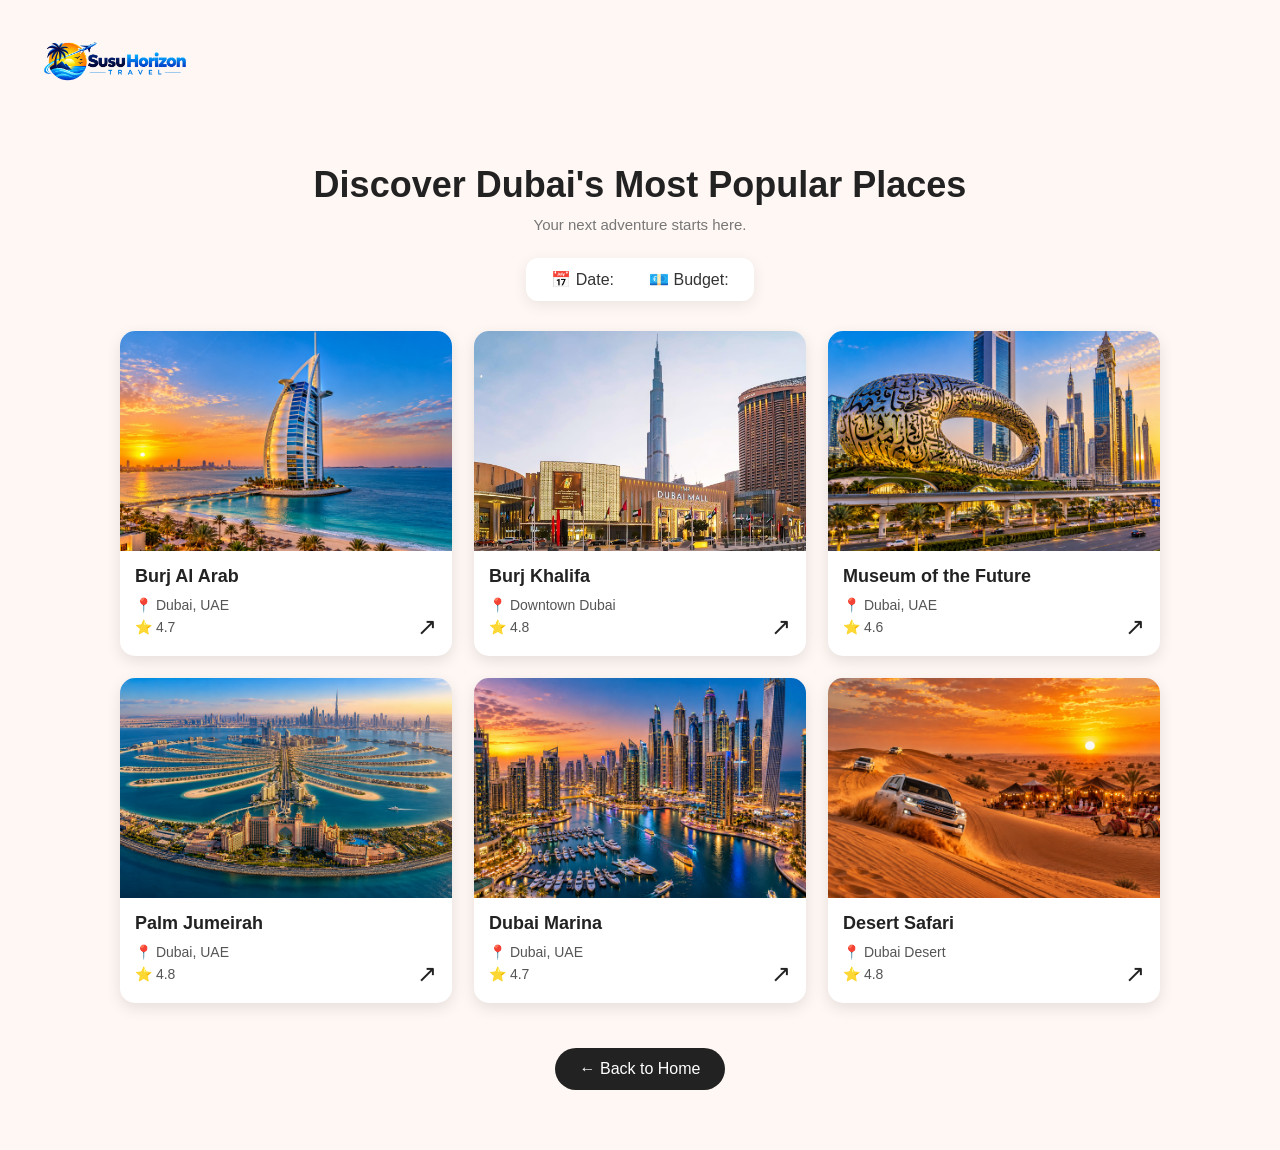
==== dubai.html @ 23a24020 "changes" ====
<!DOCTYPE html>
<html lang="en">

<head>

    <meta charset="UTF-8">

    <meta name="viewport"
          content="width=device-width, initial-scale=1.0">

    <title>Discover Dubai | Susu Horizon</title>

    <link rel="stylesheet" href="styles.css">

</head>


<body class="dubai-page">


    
    <header class="dubai-header">

        <a href="home.html">

            <img
                src="fotos/logo.png"
                alt="Susu Horizon Logo"
            >

        </a>

    </header>



    
    <section class="dubai-destinations">


        
        <h1>Discover Dubai's Most Popular Places</h1>


        <p class="dubai-subtitle">
            Your next adventure starts here.
        </p>



        
        <div class="selected-trip">

            <p>
                📅 Date:
                <span id="selectedDate"></span>
            </p>

            <p>
                💶 Budget:
                <span id="selectedPrice"></span>
            </p>

        </div>



        
        <div class="dubai-grid">


            
            <div class="dubai-card">

                <img
                    src="fotos/dubai/Burj arab.png"
                    alt="Burj Al Arab"
                >

                <div class="dubai-info">

                    <h3>Burj Al Arab</h3>

                    <p>📍 Dubai, UAE</p>

                    <p>⭐ 4.7</p>

                    <span class="arrow">↗</span>

                </div>

            </div>



            
            <div class="dubai-card">

                <img
                    src="fotos/dubai/kalifa.jpg"
                    alt="Burj Khalifa"
                >

                <div class="dubai-info">

                    <h3>Burj Khalifa</h3>

                    <p>📍 Downtown Dubai</p>

                    <p>⭐ 4.8</p>

                    <span class="arrow">↗</span>

                </div>

            </div>



            
            <div class="dubai-card">

                <img
                    src="fotos/dubai/Museum.png"
                    alt="Museum of the Future"
                >

                <div class="dubai-info">

                    <h3>Museum of the Future</h3>

                    <p>📍 Dubai, UAE</p>

                    <p>⭐ 4.6</p>

                    <span class="arrow">↗</span>

                </div>

            </div>



            
            <div class="dubai-card">

                <img
                    src="fotos/dubai/palm.png"
                    alt="Palm Jumeirah"
                >

                <div class="dubai-info">

                    <h3>Palm Jumeirah</h3>

                    <p>📍 Dubai, UAE</p>

                    <p>⭐ 4.8</p>

                    <span class="arrow">↗</span>

                </div>

            </div>



            
            <div class="dubai-card">

                <img
                    src="fotos/dubai/marina.png"
                    alt="Dubai Marina"
                >

                <div class="dubai-info">

                    <h3>Dubai Marina</h3>

                    <p>📍 Dubai, UAE</p>

                    <p>⭐ 4.7</p>

                    <span class="arrow">↗</span>

                </div>

            </div>



            
            <div class="dubai-card">

                <img
                    src="fotos/dubai/safari.png"
                    alt="Desert Safari"
                >

                <div class="dubai-info">

                    <h3>Desert Safari</h3>

                    <p>📍 Dubai Desert</p>

                    <p>⭐ 4.8</p>

                    <span class="arrow">↗</span>

                </div>

            </div>


        </div>



        
        <a href="home.html" class="back-home">
            ← Back to Home
        </a>


    </section>



    
    <script>

        const params =
            new URLSearchParams(window.location.search);


        const date =
            params.get("date");


        const price =
            params.get("price");


        document.getElementById("selectedDate").textContent =
            date;


        document.getElementById("selectedPrice").textContent =
            price;

    </script>


</body>

</html>
---- styles.css ----
* {
    margin: 0;
    padding: 0;
    box-sizing: border-box;
    font-family: Arial, Helvetica, sans-serif;
}

html {
    scroll-behavior: smooth;
}

body {
    margin: 0;
}



.login-page {
    min-height: 100vh;

    display: flex;
    justify-content: center;
    align-items: center;

    background: url("fotos/back.png") no-repeat;
    background-size: cover;
    background-position: center;
}

.login-page .wrapper {
    width: 420px;

    background: transparent;
    color: white;

    border-radius: 10px;

    padding: 30px 40px;
}

.login-page .wrapper h1 {
    font-size: 36px;
    text-align: center;
}

.login-page .input-box {
    position: relative;

    width: 100%;
    height: 50px;

    margin: 30px 0;
}

.login-page .input-box input {
    width: 100%;
    height: 100%;

    background: transparent;

    border: 2px solid white;
    outline: none;

    border-radius: 40px;

    font-size: 16px;
    color: white;

    padding: 20px 45px 20px 20px;
}

.login-page .input-box input::placeholder {
    color: white;
}

.login-page .input-box i {
    position: absolute;

    right: 20px;
    top: 50%;

    transform: translateY(-50%);

    font-size: 20px;
}

.login-page .remember-forgot {
    display: flex;
    justify-content: space-between;
    align-items: center;

    font-size: 14.5px;

    margin: -15px 0 15px;
}

.login-page .remember-forgot label {
    display: flex;
    align-items: center;
}

.login-page .remember-forgot label input {
    accent-color: white;
    margin-right: 5px;
}

.login-page .remember-forgot a {
    color: white;
    text-decoration: none;
}

.login-page .remember-forgot a:hover {
    text-decoration: underline;
}

.login-page .btn {
    width: 100%;
    height: 45px;

    background: white;

    border: none;
    outline: none;

    border-radius: 40px;

    font-size: 16px;
    color: black;

    cursor: pointer;

    font-weight: 600;

    box-shadow: 0 0 10px rgba(255, 255, 255, 0.5);
}

.login-page .btn:hover {
    background: #eeeeee;
}

.login-page .register-link {
    font-size: 14.5px;
    text-align: center;
    margin-top: 20px;
}

.login-page .register-link a {
    color: white;
    text-decoration: none;
    font-weight: 600;
}

.login-page .register-link a:hover {
    text-decoration: underline;
}




.register-page {
    min-height: 100vh;

    display: flex;
    justify-content: center;
    align-items: center;

    background: #e9eef3;

    padding: 30px;
}

.register-page .register-container {
    width: 1000px;
    max-width: 100%;

    height: 650px;

    display: flex;

    background: white;

    border-radius: 20px;

    overflow: hidden;

    box-shadow: 0 15px 45px rgba(0, 0, 0, 0.18);
}

.register-page .image-side {
    width: 50%;
    height: 100%;

    position: relative;

    background:
        linear-gradient(
            rgba(0, 0, 0, 0.15),
            rgba(0, 0, 0, 0.50)
        ),
        url("fotos/pool.png");

    background-size: cover;
    background-position: center;

    color: white;

    padding: 35px;
}

.register-page .register-logo img {
    width: 170px;
    height: auto;
}

.register-page .image-text {
    position: absolute;

    left: 35px;
    right: 35px;
    bottom: 40px;
}

.register-page .image-text h1 {
    font-size: 34px;
    margin-bottom: 15px;
}

.register-page .image-text p {
    font-size: 15px;
    line-height: 1.6;
}

.register-page .form-side {
    width: 50%;
    height: 100%;

    display: flex;
    justify-content: center;
    align-items: center;

    padding: 45px;
}

.register-page .register-form {
    width: 100%;
    max-width: 400px;
}

.register-page .register-form h2 {
    text-align: center;

    font-size: 32px;

    margin-bottom: 8px;
}

.register-page .subtitle {
    text-align: center;

    color: #777;

    margin-bottom: 30px;

    font-size: 14px;
}

.register-page .name-row {
    display: flex;
    gap: 15px;
}

.register-page .name-row .input-group {
    flex: 1;
}

.register-page .input-group {
    margin-bottom: 18px;
}

.register-page .input-group label {
    display: block;

    margin-bottom: 7px;

    font-size: 14px;
    font-weight: bold;
}

.register-page .input-group input {
    width: 100%;
    height: 48px;

    padding: 0 14px;

    border: none;
    outline: none;

    background: #f1f1f1;

    border-radius: 8px;

    font-size: 14px;
}

.register-page .input-group input:focus {
    background: white;

    box-shadow: 0 0 0 2px #4095f5;
}

.register-page .password-box {
    position: relative;
}

.register-page .password-box input {
    padding-right: 50px;
}

.register-page .show-password {
    position: absolute;

    right: 13px;
    top: 50%;

    transform: translateY(-50%);

    border: none;

    background: transparent;

    cursor: pointer;

    font-size: 17px;
}

.register-page .terms {
    display: flex;
    gap: 9px;

    align-items: flex-start;

    margin-bottom: 18px;
}

.register-page .terms input {
    width: 18px;
    height: 18px;

    accent-color: #4095f5;
}

.register-page .terms label {
    font-size: 12px;
    line-height: 1.5;
}

.register-page .signup-button {
    width: 100%;
    height: 48px;

    border: none;

    border-radius: 8px;

    background: #4095f5;

    color: white;

    font-size: 15px;
    font-weight: bold;

    cursor: pointer;

    transition: 0.3s;
}

.register-page .signup-button:hover {
    background: #237ee8;
}

.register-page .signin {
    text-align: center;

    margin-top: 20px;

    color: #888;

    font-size: 13px;
}

.register-page .signin a {
    color: #111;

    font-weight: bold;

    text-decoration: none;
}

.register-page .signin a:hover {
    text-decoration: underline;
}



.forgot-page {
    min-height: 100vh;

    display: flex;
    justify-content: center;
    align-items: center;

    background: url("fotos/back.png") no-repeat;
    background-size: cover;
    background-position: center;
}

.forgot-page .forgot-box {
    width: 420px;

    background: transparent;

    color: white;

    border-radius: 10px;

    padding: 30px 40px;

    text-align: center;
}

.forgot-page .forgot-box h1 {
    font-size: 36px;

    margin-bottom: 15px;

    color: white;
}

.forgot-page .forgot-box p {
    color: white;

    font-size: 14.5px;
    line-height: 1.5;

    margin-bottom: 25px;
}

.forgot-page .forgot-box input {
    width: 100%;
    height: 50px;

    background: transparent;

    border: 2px solid white;
    outline: none;

    border-radius: 40px;

    padding: 20px;

    font-size: 16px;

    color: white;

    margin-bottom: 20px;
}

.forgot-page .forgot-box input::placeholder {
    color: white;
}

.forgot-page .forgot-box button {
    width: 100%;
    height: 45px;

    background: white;

    border: none;
    outline: none;

    border-radius: 40px;

    font-size: 16px;

    color: black;

    cursor: pointer;

    font-weight: 600;

    box-shadow: 0 0 10px rgba(255, 255, 255, 0.5);
}

.forgot-page .forgot-box button:hover {
    background: #eeeeee;
}

.forgot-page .back-login {
    margin-top: 25px;

    color: white;

    font-size: 14.5px;
}

.forgot-page .back-login a {
    color: white;

    text-decoration: none;

    font-weight: 600;
}

.forgot-page .back-login a:hover {
    text-decoration: underline;
}


.hotel-navbar {
    width: 100%;
    height: 90px;

    padding: 0 6%;

    display: flex;
    justify-content: space-between;
    align-items: center;

    background: white;

    position: relative;

    z-index: 20;
}

.hotel-logo {
    display: flex;
    align-items: center;
}

.hotel-logo img {
    width: 135px;
    height: 80px;

    object-fit: contain;
}

.hotel-nav-links {
    display: flex;
    align-items: center;

    gap: 40px;
}

.hotel-nav-links a {
    text-decoration: none;

    color: #222;

    font-size: 15px;
    font-weight: 600;
}

.hotel-nav-links a:hover {
    color: #777;
}

.hotel-nav-links .active {
    border-bottom: 2px solid #222;

    padding-bottom: 6px;
}

.hotel-nav-right {
    display: flex;
    align-items: center;

    gap: 15px;
}

.hotel-nav-right select {
    border: none;
    outline: none;

    background: transparent;

    font-size: 15px;

    cursor: pointer;
}

.hotel-nav-right button {
    border: none;

    background: #1c1c1c;

    color: white;

    padding: 13px 23px;

    border-radius: 25px;

    cursor: pointer;
}

.hotel-nav-right button:hover {
    background: #444;
}



.new-home-page {
    min-height: 100vh;

    background: #f7f7f7;

    color: #1e1e1e;
}


/* HOME HERO */

.home-new-hero {
    height: 520px;

    position: relative;

    background-image:
        url("fotos/tr.png");

    background-size: cover;
    background-position: center;

    display: flex;
    align-items: center;
}

.home-new-overlay {
    position: absolute;

    top: 0;
    left: 0;

    width: 100%;
    height: 100%;

    background:
        rgba(0, 0, 0, 0.40);
}

.home-new-hero-text {
    position: relative;

    z-index: 2;

    margin-left: 7%;

    max-width: 650px;

    color: white;
}

.home-small-title {
    font-size: 13px;

    font-weight: bold;

    letter-spacing: 2px;
}

.home-new-hero-text h1 {
    font-size: 62px;

    line-height: 1.05;

    margin: 10px 0 20px;
}

.home-new-hero-text > p:not(.home-small-title) {
    max-width: 520px;

    font-size: 19px;

    line-height: 1.6;
}

.home-explore-button {
    display: inline-block;

    margin-top: 22px;

    padding: 14px 25px;

    background: white;

    color: #222;

    border-radius: 25px;

    text-decoration: none;

    font-weight: bold;

    transition: 0.3s;
}

.home-explore-button:hover {
    background: #eeeeee;

    transform: translateY(-3px);
}




.hotel-search-box {
    width: 86%;

    margin: -45px auto 30px;

    padding: 22px;

    position: relative;

    z-index: 5;

    background: white;

    border-radius: 20px;

    display: flex;
    align-items: flex-end;

    gap: 15px;

    box-shadow:
        0 10px 30px
        rgba(0, 0, 0, 0.12);
}

.hotel-search-item {
    flex: 1;
}

.hotel-search-item label {
    display: block;

    font-size: 13px;
    font-weight: bold;

    margin-bottom: 8px;
}

.hotel-search-item select,
.hotel-search-item input {
    width: 100%;
    height: 45px;

    padding: 0 12px;

    border: 1px solid #ddd;
    outline: none;

    border-radius: 10px;

    background: white;

    color: #555;
}

.hotel-search-item select:focus,
.hotel-search-item input:focus {
    border-color: #777;
}

.hotel-search-button {
    height: 47px;

    padding: 0 25px;

    border: none;

    border-radius: 12px;

    background: #1c1c1c;

    color: white;

    font-weight: bold;

    cursor: pointer;

    white-space: nowrap;
}

.hotel-search-button:hover {
    background: #444;
}

.home-search {
    margin-top: -45px;
}


/* ========================================
   HOME POPULAR DESTINATIONS
======================================== */

.home-popular-destinations {
    width: 86%;

    margin: auto;

    padding: 60px 0 90px;
}

.home-section-title {
    margin-bottom: 30px;
}

.home-section-title h2 {
    font-size: 36px;

    margin: 5px 0 10px;
}

.home-section-title > div > p:last-child {
    color: #777;
}

.home-destination-grid {
    display: grid;

    grid-template-columns:
        repeat(4, 1fr);

    gap: 20px;
}

.home-destination-card {
    height: 420px;

    position: relative;

    border-radius: 18px;

    overflow: hidden;

    text-decoration: none;

    color: white;

    box-shadow:
        0 8px 25px
        rgba(0, 0, 0, 0.12);
}

.home-destination-card img {
    width: 100%;
    height: 100%;

    object-fit: cover;

    transition: 0.4s;
}

.home-destination-card:hover img {
    transform: scale(1.07);
}

.home-destination-overlay {
    position: absolute;

    top: 0;
    left: 0;

    width: 100%;
    height: 100%;

    background:
        linear-gradient(
            transparent 35%,
            rgba(0, 0, 0, 0.85)
        );
}

.home-destination-info {
    position: absolute;

    left: 25px;
    right: 25px;
    bottom: 25px;

    z-index: 2;
}

.home-destination-info p {
    margin: 0;

    font-size: 13px;
}

.home-destination-info h3 {
    margin: 5px 0 12px;

    font-size: 29px;
}

.home-destination-info span {
    font-size: 14px;

    font-weight: bold;
}




.home-new-journey {
    width: 86%;

    margin: 0 auto 90px;

    display: grid;

    grid-template-columns:
        1fr 1fr;

    align-items: center;

    gap: 70px;
}

.home-new-journey-image img {
    width: 100%;
    height: 480px;

    object-fit: cover;

    border-radius: 20px;
}

.home-new-journey-text {
    padding: 20px;
}

.home-new-journey-text h2 {
    font-size: 48px;

    line-height: 1.1;

    margin: 10px 0 25px;
}

.home-new-journey-text > p:not(.home-small-title) {
    color: #666;

    line-height: 1.7;

    font-size: 16px;

    margin-bottom: 15px;
}

.home-new-journey-text a {
    display: inline-block;

    margin-top: 15px;

    padding: 13px 24px;

    background: #1c1c1c;

    color: white;

    border-radius: 25px;

    text-decoration: none;
}

.home-new-journey-text a:hover {
    background: #444;
}



.hotels-page {
    min-height: 100vh;

    background: #f7f7f7;

    color: #1e1e1e;
}



.hotel-hero {
    height: 370px;

    position: relative;

    background-image:
        url("fotos/pool.png");

    background-size: cover;
    background-position: center;

    display: flex;
    align-items: center;
}

.hotel-hero-overlay {
    position: absolute;

    top: 0;
    left: 0;

    width: 100%;
    height: 100%;

    background:
        rgba(0, 0, 0, 0.35);
}

.hotel-hero-text {
    position: relative;

    z-index: 2;

    color: white;

    margin-left: 7%;
}

.hotel-hero-text h1 {
    font-size: 52px;

    margin: 0 0 10px;
}

.hotel-hero-text p {
    font-size: 20px;
}



.hotel-destinations {
    width: 86%;

    margin: 25px auto 50px;

    display: flex;

    gap: 12px;

    flex-wrap: wrap;
}

.destination-filter {
    border: 1px solid #ddd;

    background: white;

    padding: 12px 25px;

    border-radius: 30px;

    cursor: pointer;

    transition: 0.3s;
}

.destination-filter:hover,
.active-filter {
    background: #1c1c1c;

    color: white;
}




.popular-hotels {
    width: 86%;

    margin: auto;

    padding-bottom: 60px;
}

.hotel-title {
    display: flex;

    justify-content: space-between;

    align-items: flex-end;

    margin-bottom: 25px;
}

.hotel-title h2 {
    font-size: 32px;

    margin-bottom: 5px;
}

.hotel-title p {
    color: #777;
}

.hotel-grid {
    display: grid;

    grid-template-columns:
        repeat(3, 1fr);

    gap: 25px;
}




.hotel-card {
    background: white;

    border-radius: 18px;

    overflow: hidden;

    box-shadow:
        0 5px 20px
        rgba(0, 0, 0, 0.08);

    transition: 0.3s;
}

.hotel-card:hover {
    transform: translateY(-7px);

    box-shadow:
        0 12px 30px
        rgba(0, 0, 0, 0.14);
}

.hotel-image {
    height: 220px;

    position: relative;

    overflow: hidden;
}

.hotel-image img {
    width: 100%;
    height: 100%;

    object-fit: cover;

    transition: 0.4s;
}

.hotel-card:hover .hotel-image img {
    transform: scale(1.05);
}

.hotel-country {
    position: absolute;

    top: 15px;
    left: 15px;

    background:
        rgba(0, 0, 0, 0.70);

    color: white;

    padding: 7px 13px;

    border-radius: 20px;

    font-size: 12px;
}

.hotel-info {
    padding: 18px;
}

.hotel-info h3 {
    margin: 0 0 10px;

    font-size: 20px;
}

.hotel-location {
    color: #666;

    margin: 8px 0;
}

.hotel-rating {
    margin: 8px 0 18px;
}

.hotel-bottom {
    display: flex;

    justify-content: space-between;

    align-items: center;

    gap: 10px;
}

.hotel-bottom strong {
    font-size: 21px;
}

.hotel-bottom span {
    font-size: 13px;

    color: #777;
}

.hotel-bottom button {
    border: none;

    background: #1c1c1c;

    color: white;

    padding: 10px 16px;

    border-radius: 20px;

    cursor: pointer;
}

.hotel-bottom button:hover {
    background: #444;
}




.hotel-offer {
    min-height: 270px;

    background-image:
        linear-gradient(
            rgba(0, 0, 0, 0.50),
            rgba(0, 0, 0, 0.50)
        ),
        url("fotos/maldives/banana.jpg");

    background-size: cover;
    background-position: center;

    color: white;

    display: flex;
    align-items: center;

    padding: 40px 7%;
}

.hotel-offer h2 {
    font-size: 38px;

    margin: 5px 0;
}

.offer-small {
    font-size: 13px;

    font-weight: bold;
}

.hotel-offer button {
    margin-top: 15px;

    padding: 12px 24px;

    border: none;

    border-radius: 25px;

    background: white;

    color: #222;

    font-weight: bold;

    cursor: pointer;
}

.hotel-offer button:hover {
    background: #eeeeee;
}



.hotel-benefits {
    padding: 50px 7%;

    display: grid;

    grid-template-columns:
        repeat(3, 1fr);

    gap: 25px;

    background: #181818;

    color: white;
}

.hotel-benefits div {
    text-align: center;

    padding: 25px;

    border: 1px solid #444;

    border-radius: 15px;
}

.hotel-benefits span {
    font-size: 30px;
}

.hotel-benefits h3 {
    margin: 10px 0 5px;
}

.hotel-benefits p {
    color: #bbb;
}




.dubai-page {
    min-height: 100vh;

    background: #fff7f4;

    padding: 0;

    overflow-x: hidden;
}

.dubai-header {
    width: 100%;

    padding: 15px 40px;

    background: #fff7f4;
}

.dubai-header a {
    display: inline-block;
}

.dubai-header img {
    width: 150px;
    height: 90px;

    object-fit: contain;

    display: block;
}

.dubai-destinations {
    max-width: 1100px;

    margin: auto;

    padding: 40px 30px 60px;

    text-align: center;
}

.dubai-destinations h1 {
    font-size: 36px;

    color: #222;

    margin-bottom: 10px;
}

.dubai-subtitle {
    color: #777;

    font-size: 15px;

    margin-bottom: 50px;
}


/* SELECTED TRIP */

.selected-trip {
    display: flex;

    justify-content: center;
    align-items: center;

    gap: 35px;

    margin: -25px auto 30px;

    padding: 12px 25px;

    width: fit-content;

    background: white;

    border-radius: 12px;

    box-shadow:
        0 4px 15px
        rgba(0, 0, 0, 0.08);
}

.selected-trip p {
    margin: 0;

    font-size: 16px;

    color: #333;
}

.selected-trip span {
    font-weight: bold;
}


/* DESTINATION GRID */

.dubai-grid {
    display: grid;

    grid-template-columns:
        repeat(3, 1fr);

    gap: 22px;
}

.dubai-card {
    background: white;

    border-radius: 15px;

    overflow: hidden;

    text-align: left;

    transition: 0.3s;

    box-shadow:
        0 5px 15px
        rgba(0, 0, 0, 0.10);
}

.dubai-card:hover {
    transform: translateY(-5px);

    box-shadow:
        0 10px 25px
        rgba(0, 0, 0, 0.15);
}

.dubai-card img {
    width: 100%;
    height: 220px;

    object-fit: cover;

    display: block;
}

.dubai-info {
    position: relative;

    padding: 15px;
}

.dubai-info h3 {
    font-size: 18px;

    color: #222;

    margin-bottom: 10px;
}

.dubai-info p {
    font-size: 14px;

    color: #555;

    margin: 6px 0;
}

.dubai-info .arrow {
    position: absolute;

    right: 15px;
    bottom: 15px;

    font-size: 24px;

    color: #222;
}



.back-home {
    display: inline-block;

    margin-top: 45px;

    padding: 12px 25px;

    background: #222;

    color: white;

    text-decoration: none;

    border-radius: 25px;

    transition: 0.3s;
}

.back-home:hover {
    background: #444;
}



@media (max-width: 1000px) {

    .home-new-hero-text h1 {
        font-size: 50px;
    }

    .home-destination-grid {
        grid-template-columns:
            repeat(2, 1fr);
    }

    .home-new-journey {
        grid-template-columns: 1fr;

        gap: 35px;
    }

    .home-new-journey-image img {
        height: 400px;
    }
}


@media (max-width: 900px) {

    .hotel-nav-links {
        display: none;
    }

    .hotel-search-box {
        flex-direction: column;

        align-items: stretch;

        margin-top: -30px;
    }

    .hotel-search-button {
        width: 100%;
    }

    .hotel-grid {
        grid-template-columns:
            repeat(2, 1fr);
    }
}


@media (max-width: 850px) {

    .dubai-grid {
        grid-template-columns:
            repeat(2, 1fr);
    }
}




@media (max-width: 750px) {

    .register-page {
        padding: 15px;
    }

    .register-page .register-container {
        height: auto;

        flex-direction: column;
    }

    .register-page .image-side {
        width: 100%;
        height: 300px;
    }

    .register-page .form-side {
        width: 100%;
        height: auto;

        padding: 40px 25px;
    }

    .register-page .name-row {
        flex-direction: column;

        gap: 0;
    }

    .login-page .wrapper {
        width: 90%;

        padding: 30px 25px;
    }

    .forgot-page .forgot-box {
        width: 90%;

        padding: 30px 25px;
    }
}


@media (max-width: 600px) {

    /* NAVBAR */

    .hotel-navbar {
        height: 75px;

        padding: 0 20px;
    }

    .hotel-logo img {
        width: 100px;
        height: 65px;
    }

    .hotel-nav-right select {
        display: none;
    }

    .hotel-nav-right button {
        padding: 10px 15px;

        font-size: 12px;
    }


    

    .home-new-hero {
        height: 450px;
    }

    .home-new-hero-text {
        margin: 0 25px;
    }

    .home-new-hero-text h1 {
        font-size: 40px;
    }

    .home-new-hero-text > p:not(.home-small-title) {
        font-size: 16px;
    }


    

    .home-popular-destinations {
        width: 90%;

        padding-top: 40px;
    }

    .home-section-title h2 {
        font-size: 30px;
    }

    .home-destination-grid {
        grid-template-columns: 1fr;
    }

    .home-destination-card {
        height: 350px;
    }



    .home-new-journey {
        width: 90%;
    }

    .home-new-journey-image img {
        height: 330px;
    }

    .home-new-journey-text {
        padding: 5px;
    }

    .home-new-journey-text h2 {
        font-size: 37px;
    }


    

    .hotel-hero {
        height: 330px;
    }

    .hotel-hero-text {
        margin-left: 25px;
        margin-right: 25px;
    }

    .hotel-hero-text h1 {
        font-size: 35px;
    }

    .hotel-hero-text p {
        font-size: 16px;
    }

    .hotel-search-box {
        width: 90%;
    }

    .hotel-destinations {
        width: 90%;
    }

    .popular-hotels {
        width: 90%;
    }

    .hotel-grid {
        grid-template-columns: 1fr;
    }

    .hotel-benefits {
        grid-template-columns: 1fr;
    }


    

    .dubai-header {
        padding: 15px 20px;
    }

    .dubai-header img {
        width: 100px;
        height: 60px;
    }

    .dubai-destinations {
        padding: 30px 20px 50px;
    }

    .dubai-destinations h1 {
        font-size: 28px;
    }

    .selected-trip {
        flex-direction: column;

        gap: 8px;
    }

    .dubai-grid {
        grid-template-columns: 1fr;
    }
}







/* =====================================
   SUSU HORIZON - HOTEL BOOKING
===================================== */

.booking-page {
    margin: 0;
    background: #f7f6f3;
    font-family: Arial, sans-serif;
    color: #172b3d;
}

.booking-page * {
    box-sizing: border-box;
}

.booking-nav {
    display: flex;
    justify-content: space-between;
    align-items: center;
    padding: 22px 7%;
    background: white;
}

.booking-nav a {
    text-decoration: none;
    color: #172b3d;
    font-weight: bold;
}

.booking-nav h2 {
    margin: 0;
    font-size: 24px;
}

.booking-nav h2 span {
    color: #c9a15d;
}

/* DELUXE HOTEL BACKGROUND */

.booking-hero {
    min-height: 500px;
    display: flex;
    align-items: center;
    padding: 70px 8%;

    background:
        linear-gradient(
            90deg,
            rgba(10, 24, 39, 0.85),
            rgba(10, 24, 39, 0.25)
        ),
        url("fotos/hotels/2.jpg");

    background-size: cover;
    background-position: center;
    background-repeat: no-repeat;
}

.booking-hero-content {
    max-width: 700px;
    color: white;
}

.booking-label {
    color: #c9a15d;
    font-size: 13px;
    font-weight: bold;
    letter-spacing: 2px;
}

.booking-hero h1 {
    color: white;
    font-size: clamp(40px, 5vw, 65px);
    margin: 18px 0;
}

.booking-hero-content > p:not(.booking-label) {
    color: #e7e7e7;
    font-size: 19px;
}

.booking-stars {
    color: #e7b74c;
    font-size: 21px;
    margin-top: 20px;
}

.booking-stars span {
    color: white;
    font-size: 15px;
}

.booking-explore {
    display: inline-block;
    background: #c9a15d;
    color: #172536;
    padding: 15px 25px;
    border-radius: 8px;
    text-decoration: none;
    font-weight: bold;
    margin-top: 30px;
}

.booking-explore:hover {
    background: white;
}

/* MAIN CONTENT */

.booking-container {
    max-width: 1280px;
    margin: auto;
    padding: 70px 25px;
}

.booking-section-heading {
    grid-column: 1 / -1;
    text-align: center;
    margin-bottom: 20px;
}

.booking-section-heading h2 {
    font-size: 36px;
    margin: 12px 0;
}

.booking-section-heading > p:last-child {
    color: #777;
}

/* ROOM CARDS */

.room-options {
    display: grid;
    grid-template-columns: repeat(3, minmax(0, 1fr));
    gap: 25px;
}

.booking-room {
    background: white;
    border: 2px solid transparent;
    border-radius: 18px;
    overflow: hidden;
    box-shadow: 0 8px 30px rgba(0,0,0,0.07);
    transition: 0.3s;
}

.booking-room:hover {
    transform: translateY(-6px);
    box-shadow: 0 15px 40px rgba(0,0,0,0.12);
}

.booking-room.selected {
    border-color: #c9a15d;
}

.room-image {
    position: relative;
    overflow: hidden;
}

.room-image img {
    display: block;
    width: 100%;
    height: 260px;
    object-fit: cover;
    transition: 0.4s;
}

.booking-room:hover img {
    transform: scale(1.05);
}

.room-badge {
    position: absolute;
    top: 16px;
    left: 16px;
    padding: 9px 13px;
    background: white;
    color: #172b3d;
    border-radius: 7px;
    font-size: 11px;
    font-weight: bold;
}

.gold-badge {
    background: #c9a15d;
    color: white;
}

.room-content {
    padding: 25px;
}

.room-rating {
    color: #d6a236;
    font-size: 15px;
}

.room-content h3 {
    font-size: 25px;
    margin: 12px 0;
}

.room-content > p:not(.room-rating) {
    color: #777;
    line-height: 1.6;
    min-height: 50px;
}

.room-features {
    display: flex;
    flex-wrap: wrap;
    gap: 10px;
    margin: 20px 0;
}

.room-features span {
    background: #f5f5f5;
    border-radius: 6px;
    padding: 8px 10px;
    font-size: 12px;
}

.room-bottom {
    display: flex;
    align-items: center;
    justify-content: space-between;
    gap: 12px;
    padding-top: 20px;
    border-top: 1px solid #eee;
}

.room-bottom strong {
    font-size: 27px;
    color: #142d42;
}

.room-bottom small {
    color: #777;
}

.choose-room {
    background: #142d42;
    color: white;
    border: none;
    border-radius: 9px;
    padding: 13px 18px;
    cursor: pointer;
    font-weight: bold;
}

.choose-room:hover {
    background: #c9a15d;
}

.booking-room.selected .choose-room {
    background: #c9a15d;
    color: #142d42;
}

/* BOOKING SECTION */

.booking-section {
    margin-top: 90px;
}

.booking-layout {
    display: grid;
    grid-template-columns: 1fr 1fr;
    align-items: start;
    gap: 30px;
    margin-top: 35px;
}

.booking-preview {
    background: white;
    border-radius: 18px;
    overflow: hidden;
    box-shadow: 0 8px 30px rgba(0,0,0,0.07);
}

.booking-preview img {
    display: block;
    width: 100%;
    height: 360px;
    object-fit: cover;
}

.booking-preview-info {
    padding: 25px;
}

.booking-preview-info h3 {
    font-size: 26px;
    margin: 0 0 10px;
}

.booking-preview-info p {
    color: #777;
}

/* BOOKING FORM */

.booking-panel {
    background: white;
    border-radius: 18px;
    padding: 32px;
    box-shadow: 0 8px 30px rgba(0,0,0,0.07);
}

.booking-panel h2 {
    font-size: 28px;
    margin: 0 0 20px;
}

.booking-fields {
    display: grid;
    grid-template-columns: 1fr 1fr;
    gap: 15px;
}

.booking-panel label {
    display: block;
    margin: 18px 0 9px;
    font-weight: bold;
}

.booking-panel input,
.booking-panel select {
    width: 100%;
    padding: 14px;
    border: 1px solid #ddd;
    border-radius: 9px;
    background: white;
    color: #172b3d;
    font: inherit;
}

.booking-panel input:focus,
.booking-panel select:focus {
    outline: 2px solid #c9a15d;
    border-color: #c9a15d;
}

/* BOOKING SUMMARY */

.booking-summary {
    background: #f7f6f3;
    border-radius: 13px;
    padding: 22px;
    margin-top: 25px;
}

.booking-summary h3 {
    margin: 0 0 20px;
}

.summary-row {
    display: flex;
    justify-content: space-between;
    gap: 15px;
    margin: 15px 0;
}

.summary-row span {
    color: #777;
}

.booking-summary hr {
    border: 0;
    border-top: 1px solid #ddd;
    margin: 20px 0;
}

.total-row {
    font-size: 21px;
}

#total {
    color: #142d42;
    font-size: 25px;
}

/* CONFIRM BUTTON */

#bookNow {
    width: 100%;
    background: #142d42;
    color: white;
    border: none;
    border-radius: 10px;
    padding: 17px;
    margin-top: 20px;
    cursor: pointer;
    font-size: 16px;
    font-weight: bold;
}

#bookNow:hover {
    background: #c9a15d;
}

#message {
    color: #16835c;
    font-weight: bold;
    line-height: 1.5;
}

.booking-panel small {
    color: #777;
}

/* FOOTER */

.booking-footer {
    background: #142d42;
    color: white;
    text-align: center;
    padding: 35px;
}

.booking-footer h3 {
    margin-top: 0;
}

/* RESPONSIVE DESIGN */

@media (max-width: 1000px) {
    .room-options {
        grid-template-columns: repeat(2, 1fr);
    }
}

@media (max-width: 750px) {
    .room-options,
    .booking-layout,
    .booking-fields {
        grid-template-columns: 1fr;
    }

    .booking-hero {
        min-height: 380px;
        padding: 60px 25px;
    }

    .booking-section-heading h2 {
        font-size: 28px;
    }

    .booking-container {
        padding: 45px 15px;
    }
}

@media (max-width: 450px) {
    .booking-nav {
        gap: 15px;
        padding: 18px;
    }

    .booking-nav h2 {
        font-size: 17px;
    }

    .room-bottom {
        flex-wrap: wrap;
    }

    .booking-panel {
        padding: 22px;
    }
}
  


/*view hotel*/
.hotels-page .view-hotel {
    display: inline-block;
    background: #1c1c1c;
    color: white;
    padding: 14px 25px;
    border-radius: 30px;
    text-decoration: none;
    font-weight: 500;
    cursor: pointer;
    transition: background 0.3s ease;
}

.hotels-page .view-hotel:hover {
    background: #c9a15d;
    color: white;
}
/* VIEW HOTEL BUTTON */

.hotels-page .hotel-bottom .view-hotel {
    display: inline-flex;
    align-items: center;
    justify-content: center;
    background: #1c1c1c;
    color: white;
    padding: 10px 16px;
    border: none;
    border-radius: 20px;
    font-family: Arial, Helvetica, sans-serif;
    font-size: 13.3333px;
    font-weight: normal;
    text-decoration: none;
    cursor: pointer;
}

.hotels-page .hotel-bottom .view-hotel:hover {
    background: #444;
    color: white;
}
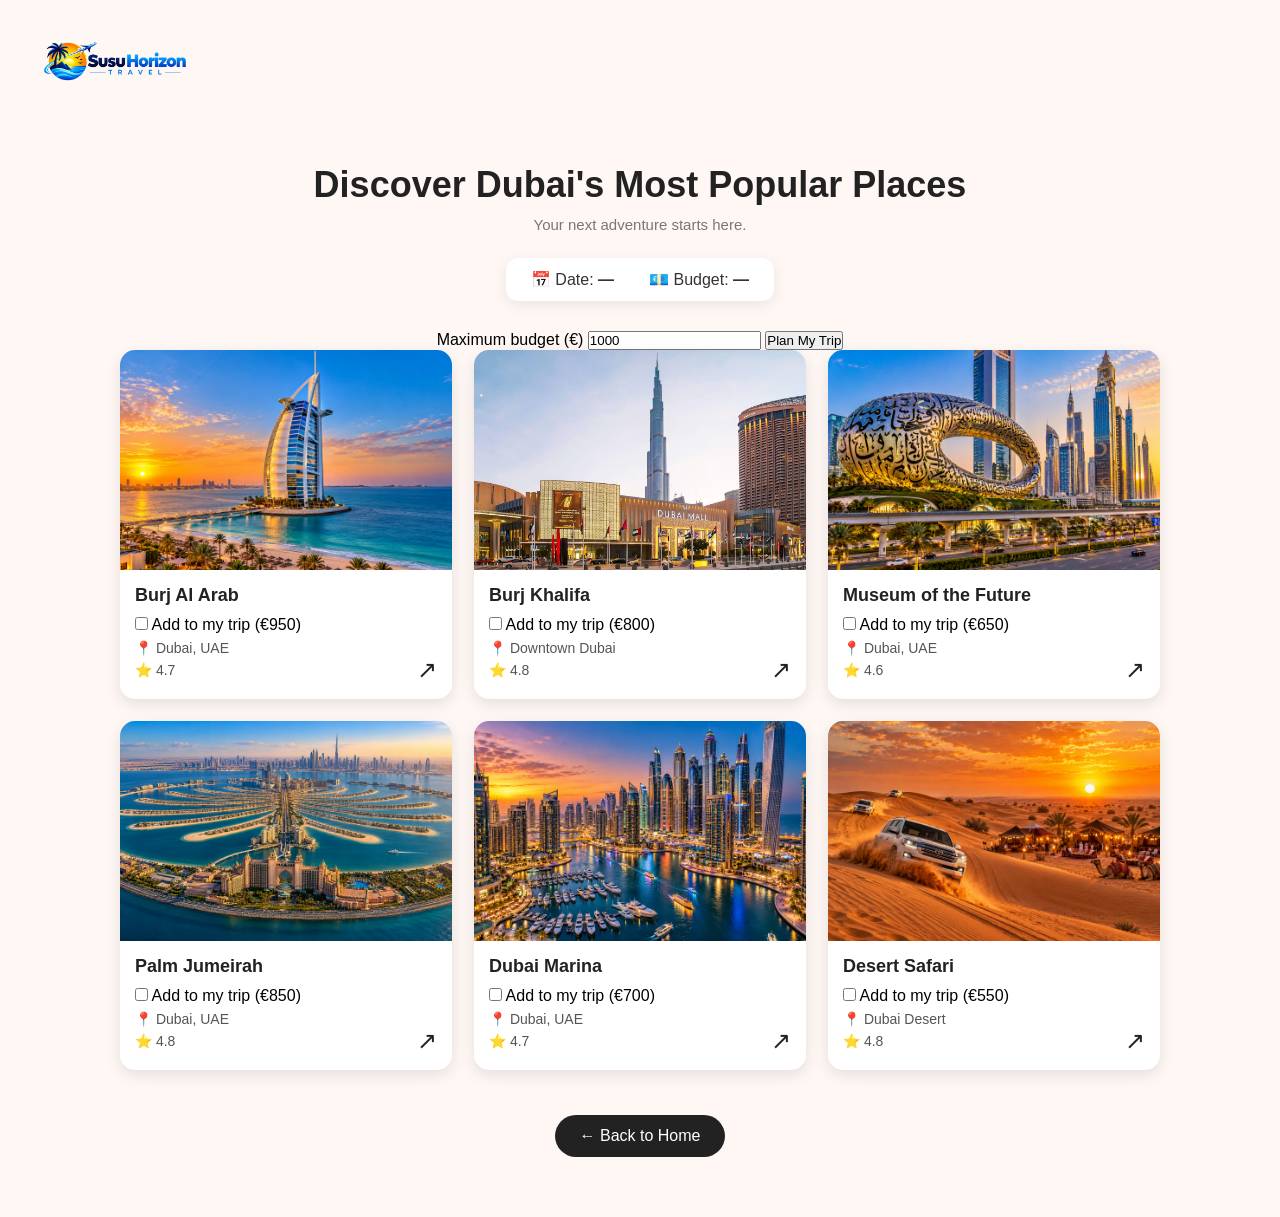
==== commit 61bbe9c2: "checkbox gedaan" ====
--- a/dubai.html
+++ b/dubai.html
@@ -63,7 +63,12 @@
 
         </div>
 
-
+        <label for="trip-budget">Maximum budget (€)</label>
+        <input id="trip-budget" type="number" min="0" step="1" value="1000" required>
+
+        <button id="plan-trip" type="button">Plan My Trip</button>
+
+        <p id="trip-result" aria-live="polite"></p>
 
         
         <div class="dubai-grid">
@@ -80,6 +85,10 @@
                 <div class="dubai-info">
 
                     <h3>Burj Al Arab</h3>
+                    <label>
+    <input type="checkbox" class="trip-place" value="950">
+    Add to my trip (€950)
+</label>
 
                     <p>📍 Dubai, UAE</p>
 
@@ -104,6 +113,10 @@
                 <div class="dubai-info">
 
                     <h3>Burj Khalifa</h3>
+                    <label>
+    <input type="checkbox" class="trip-place" value="800">
+    Add to my trip (€800)
+</label>
 
                     <p>📍 Downtown Dubai</p>
 
@@ -128,6 +141,10 @@
                 <div class="dubai-info">
 
                     <h3>Museum of the Future</h3>
+                    <label>
+    <input type="checkbox" class="trip-place" value="650">
+    Add to my trip (€650)
+</label>
 
                     <p>📍 Dubai, UAE</p>
 
@@ -152,6 +169,10 @@
                 <div class="dubai-info">
 
                     <h3>Palm Jumeirah</h3>
+                    <label>
+    <input type="checkbox" class="trip-place" value="850">
+    Add to my trip (€850)
+</label>
 
                     <p>📍 Dubai, UAE</p>
 
@@ -176,7 +197,10 @@
                 <div class="dubai-info">
 
                     <h3>Dubai Marina</h3>
-
+                    <label>
+    <input type="checkbox" class="trip-place" value="700">
+    Add to my trip (€700)
+</label>
                     <p>📍 Dubai, UAE</p>
 
                     <p>⭐ 4.7</p>
@@ -200,6 +224,10 @@
                 <div class="dubai-info">
 
                     <h3>Desert Safari</h3>
+                    <label>
+    <input type="checkbox" class="trip-place" value="550">
+    Add to my trip (€550)
+</label>
 
                     <p>📍 Dubai Desert</p>
 
@@ -227,30 +255,50 @@
 
 
     
-    <script>
-
-        const params =
-            new URLSearchParams(window.location.search);
-
-
-        const date =
-            params.get("date");
-
-
-        const price =
-            params.get("price");
-
-
-        document.getElementById("selectedDate").textContent =
-            date;
-
-
-        document.getElementById("selectedPrice").textContent =
-            price;
-
-    </script>
-
-
+<script>
+    const params = new URLSearchParams(window.location.search);
+
+    document.getElementById("selectedDate").textContent =
+        params.get("date") || "—";
+
+    document.getElementById("selectedPrice").textContent =
+        params.get("price") || "—";
+
+    const planTripButton = document.getElementById("plan-trip");
+
+    planTripButton.addEventListener("click", function () {
+        const budgetInput = document.getElementById("trip-budget");
+        const result = document.getElementById("trip-result");
+
+        if (!budgetInput.reportValidity()) return;
+
+        const selectedPlaces =
+            document.querySelectorAll(".trip-place:checked");
+
+        if (selectedPlaces.length === 0) {
+            result.textContent = "Choose at least one place.";
+            return;
+        }
+
+        let total = 0;
+
+        selectedPlaces.forEach(function (place) {
+            total += Number(place.value);
+        });
+
+        const remaining = Number(budgetInput.value) - total;
+
+        if (remaining < 0) {
+            result.textContent =
+                "Total: €" + total +
+                ". €" + Math.abs(remaining) + " over budget.";
+        } else {
+            result.textContent =
+                "Total: €" + total +
+                ". €" + remaining + " left in your budget.";
+        }
+    });
+</script>
 </body>
 
 </html>
--- a/styles.css
+++ b/styles.css
@@ -2317,4 +2317,24 @@
 .hotels-page .hotel-bottom .view-hotel:hover {
     background: #444;
     color: white;
-}   +}   
+/* Hotel availability status */
+
+.availability-status {
+    display: inline-block;
+    padding: 7px 14px;
+    margin: 10px 0;
+    border-radius: 20px;
+    font-size: 14px;
+    font-weight: 600;
+    background-color: #ffe5e5;
+    color: #c0392b;
+}
+
+.view-hotel .disabled-button{
+    background-color: #999;
+    color: white;
+    cursor: not-allowed;
+    opacity: 0.5;
+    pointer-events: none;
+}
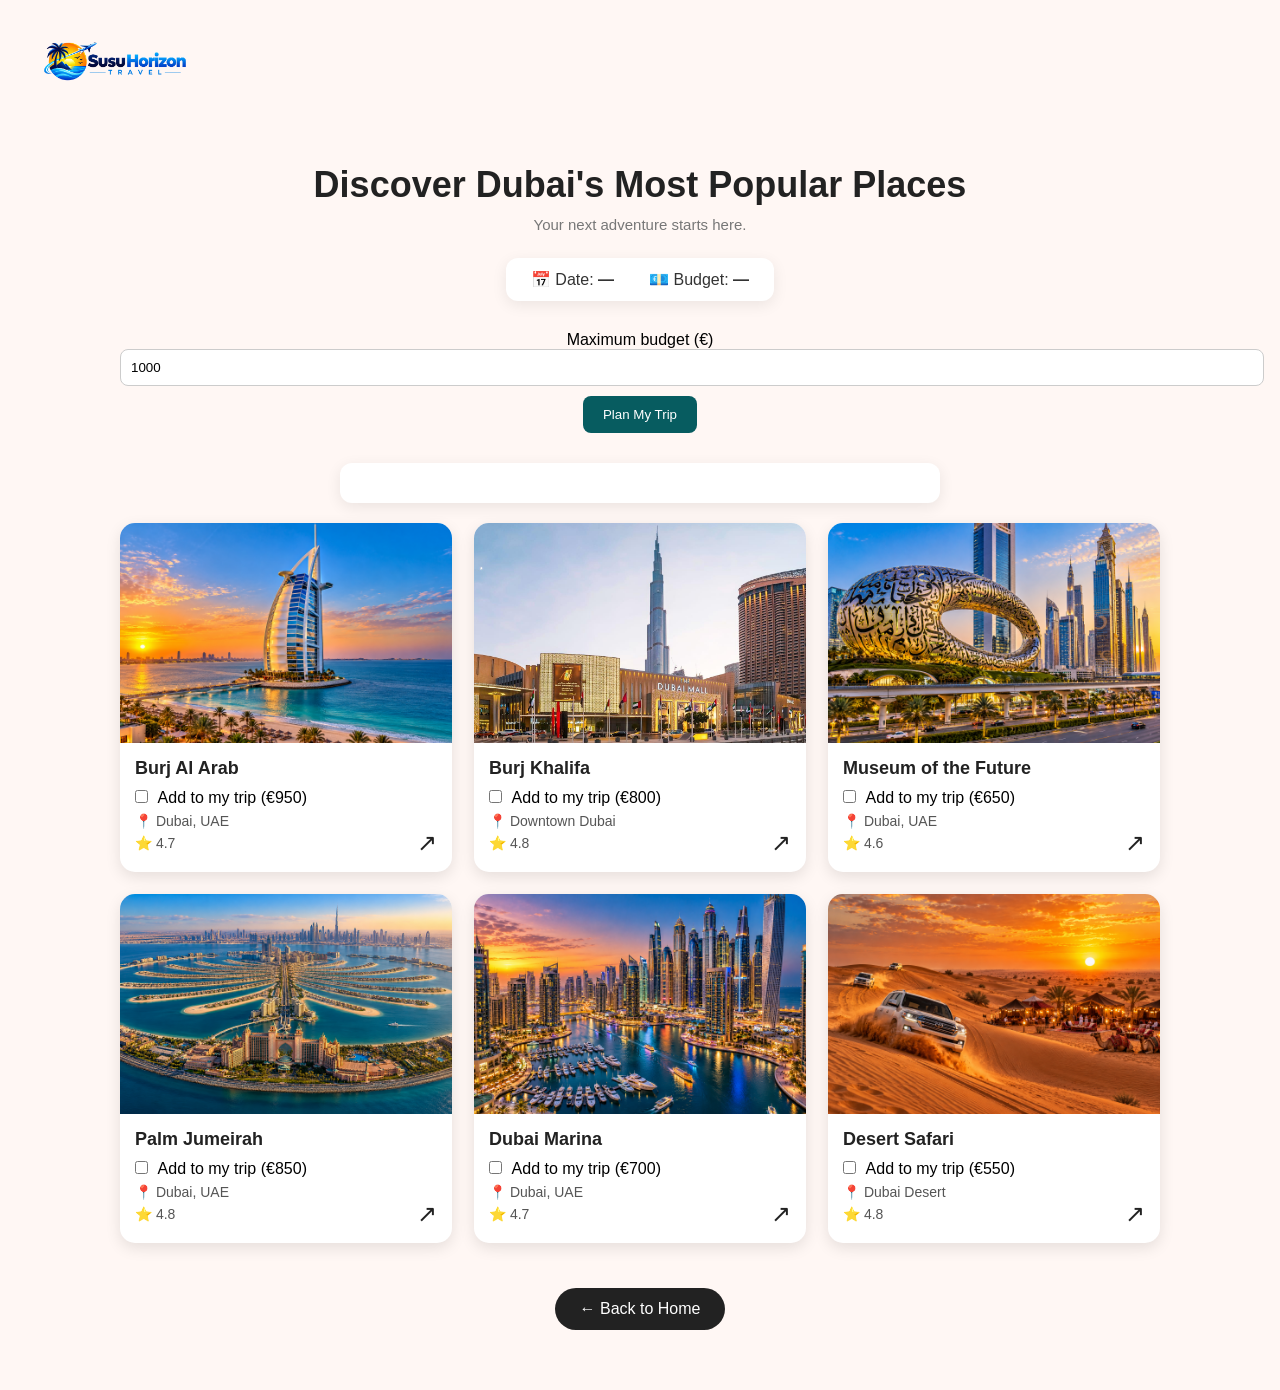
==== commit 3bbcb332: "trip-plan bottom bij gewerkt" ====
--- a/dubai.html
+++ b/dubai.html
@@ -63,12 +63,16 @@
 
         </div>
 
-        <label for="trip-budget">Maximum budget (€)</label>
-        <input id="trip-budget" type="number" min="0" step="1" value="1000" required>
-
-        <button id="plan-trip" type="button">Plan My Trip</button>
-
-        <p id="trip-result" aria-live="polite"></p>
+        <div class="trip-controls">
+            <label for="trip-budget">Maximum budget (€)</label>
+
+             <input id="trip-budget" type="number"
+           min="0" step="1" value="1000" required>
+
+            <button id="plan-trip" type="button">Plan My Trip</button>
+        </div>
+
+<p id="trip-result" aria-live="polite"></p>
 
         
         <div class="dubai-grid">
--- a/styles.css
+++ b/styles.css
@@ -2337,4 +2337,36 @@
     cursor: not-allowed;
     opacity: 0.5;
     pointer-events: none;
+}
+
+#trip-budget {
+    width: 110%;
+    padding: 10px;
+    border: 1px solid #ccc;
+    border-radius: 8px;
+}
+#plan-trip {
+    padding: 11px 20px;
+    margin: 10px;
+    background: #075c60;
+    color: white;   
+    border: none;
+    border-radius: 8px;
+    cursor: pointer;
+}
+#plan-trip:hover {
+    background: #08484b;
+}
+#trip-result:not(empty) {
+    padding: 20px;
+    margin: 20px auto;
+    max-width: 600px;
+    background: white;
+    border-radius: 12px;
+    box-shadow: 0 4px 15px #00000015;
+    font-weight: bold;
+}
+.trip-place {
+    accent-color: #075c60;
+    margin-right: 6px;
 }
